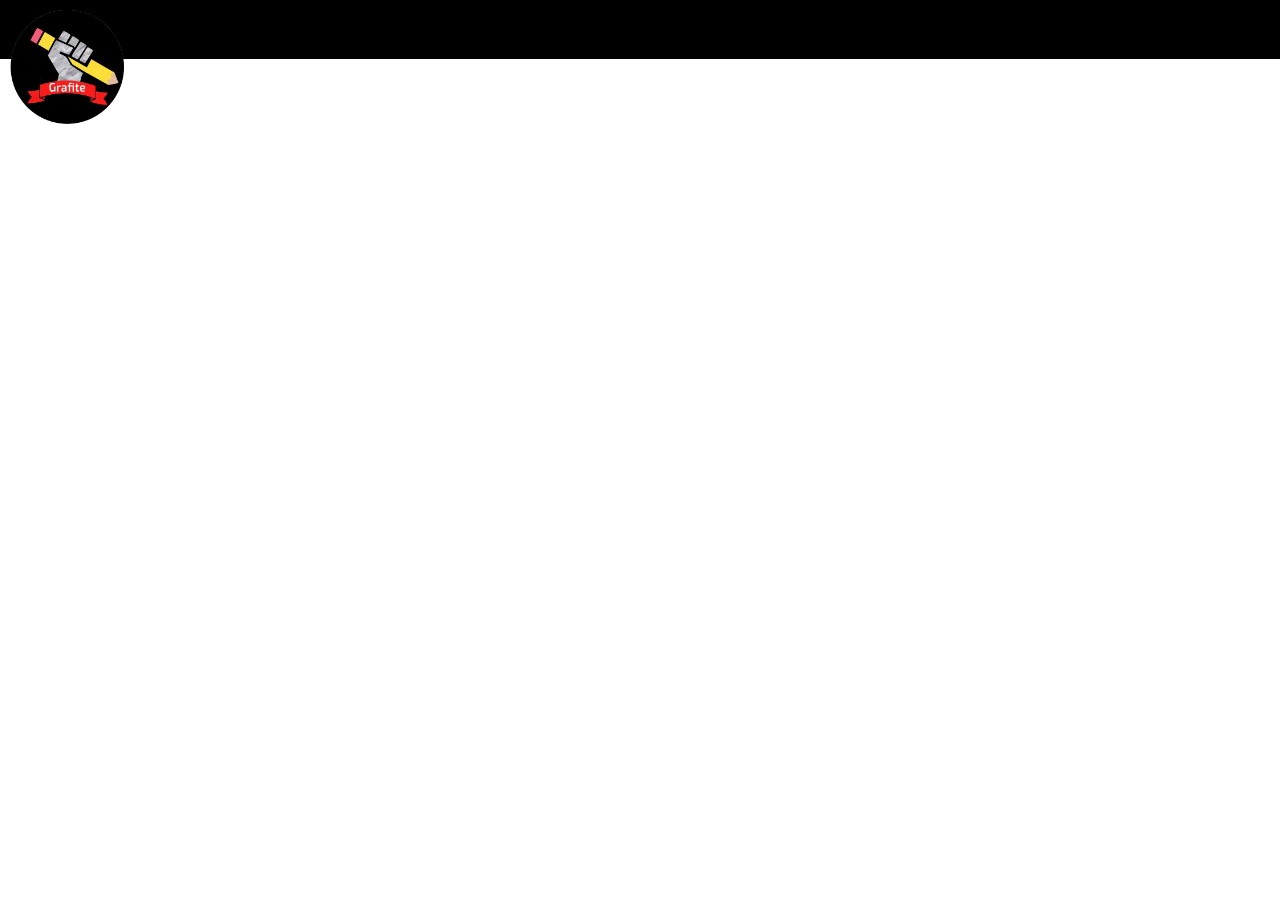
==== desktop_site/index.html @ 97d8b6c7 "initial commit - base navbar background done" ====
<!DOCTYPE html>
<html lang="en" dir="ltr">
  <head>
    <link href="./desktopStyles.css" type="text/css" rel="stylesheet">
    <link rel="shortcut icon" type="img/png" href="./images/grafite_logo_transparent.png">
    <script src="./grafitescript.js" type = text/javascript></script>
    <title>Grafite | Home</title>
    <meta charset="utf-8">
    <title>Grafite | Home</title>
  </head>
  <!-- _____________________________________VISUAL DIVIDER BETWEEN HEAD AND BODY_____________________________________ -->
  <body>
    <!--______NaViGaTiOn_BaR______-->
    <div id = "navbarWrapper">
      <img id = "navbarLogo" src="../images/grafite_logo_transparent.png" alt="Grafite company logo.">
      
    </div>
  </body>
</html>
---- desktop_site/desktopStyles.css ----
/*----------------GLOBAL CONDITIONS----------------*/
@import url('https://fonts.googleapis.com/css2?family=Poppins:wght@300&display=swap');
@import url('https://fonts.googleapis.com/css2?family=Exo+2:wght@500;700&family=Poppins:wght@300&display=swap');

* {
  margin: 0;
  padding: 0;
  font-family: Poppins;
}

html, body{
  width: 100%;
  height: 100%;
  margin: 0;
  padding: 0;
}
/*----------------GLOBAL CONDITIONS----------------*/

/*-----------------------------------------------------------------------------------------------------------------------*/

/*----------------HOMEPAGE STYLES----------------*/
#navbarWrapper {
  width: 100%;
  border: 1px solid black;
  height: 1.5cm;
  background: black;
}

#navbarLogo {
  /*border: 1px solid black;*/
  margin-top: 0.25cm;
  margin-left: 0.25cm;
  width: 3cm;
  height: 3cm;
}
/*----------------HOMEPAGE STYLES----------------*/
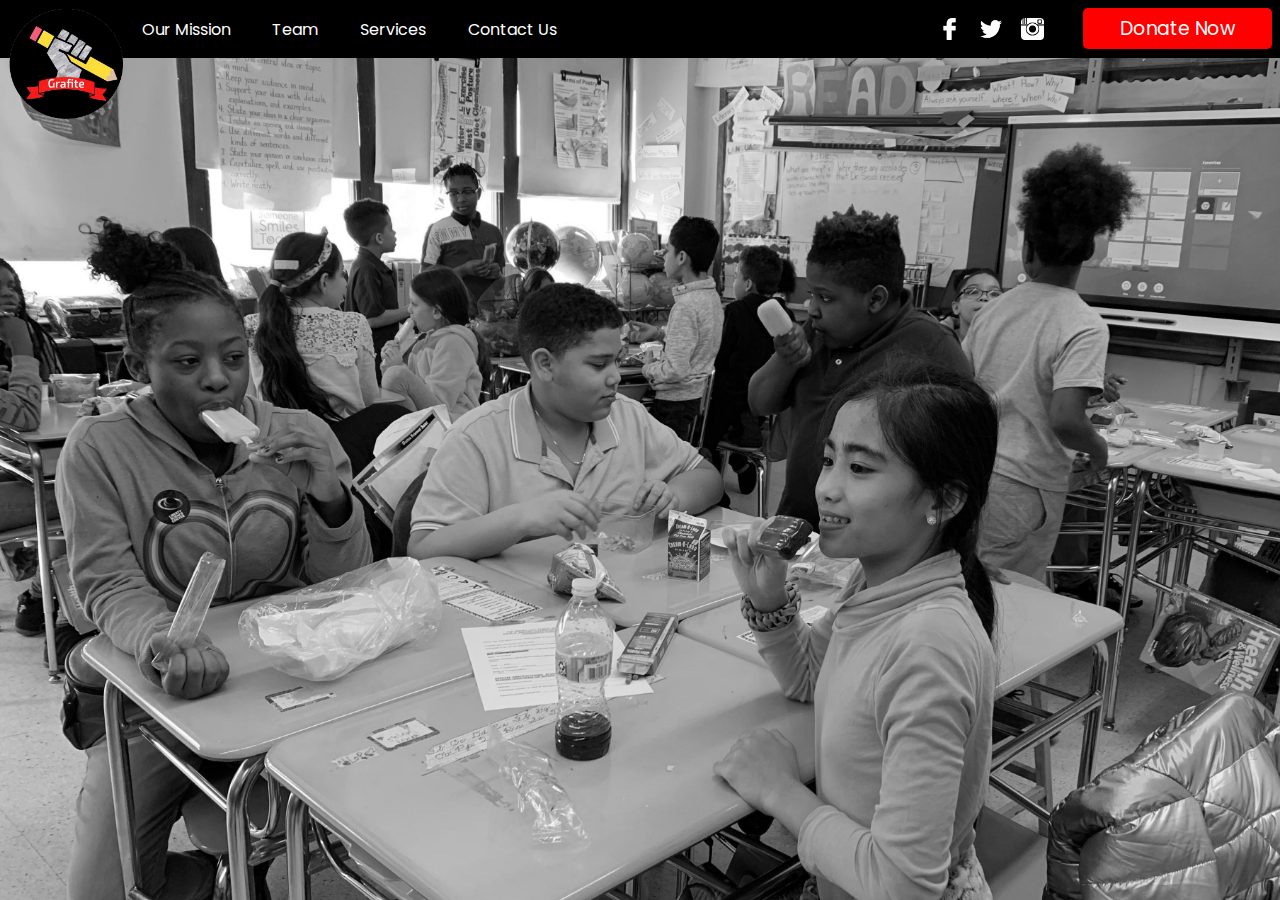
==== commit 05109e79: "checking difference between availheight and outerheight on different browsers" ====
--- a/desktop_site/index.html
+++ b/desktop_site/index.html
@@ -2,18 +2,61 @@
 <html lang="en" dir="ltr">
   <head>
     <link href="./desktopStyles.css" type="text/css" rel="stylesheet">
-    <link rel="shortcut icon" type="img/png" href="./images/grafite_logo_transparent.png">
-    <script src="./grafitescript.js" type = text/javascript></script>
+    <link rel="shortcut icon" type="img/png" href="../images/grafite_logo_transparent.png">
+    <script src="../script.js" type = text/javascript></script>
     <title>Grafite | Home</title>
     <meta charset="utf-8">
-    <title>Grafite | Home</title>
   </head>
-  <!-- _____________________________________VISUAL DIVIDER BETWEEN HEAD AND BODY_____________________________________ -->
+
+  <!-- _________________________________________________VISUAL DIVIDER BETWEEN HEAD AND BODY_________________________________________________ -->
+
   <body>
-    <!--______NaViGaTiOn_BaR______-->
+    <!--__________________________NAVIGATION BAR__________________________-->
     <div id = "navbarWrapper">
-      <img id = "navbarLogo" src="../images/grafite_logo_transparent.png" alt="Grafite company logo.">
-      
+      <!-- Grafite logo (home button) -->
+      <img id = "navbarLogo" src="../images/grafite_logo_transparent.png" alt="Grafite company logo." onclick="location.href='./index.html'">
+
+      <!--________Navigation Buttons________-->
+      <div id = "leftNavbarButtonWrapper">
+        <div class="leftNavbarButtons" onclick="location.href='./ourMission_desktop.html'">Our Mission</div>
+        <div class="leftNavbarButtons" onclick="location.href='./team_desktop.html'">Team</div>
+        <div class="leftNavbarButtons" onclick="location.href='./services_desktop.html'">Services</div>
+        <div class="leftNavbarButtons" onclick="location.href='./contactUs_desktop.html'">Contact Us</div>
+      </div>
+
+      <!--________Social Media Buttons________-->
+      <div id="navbarSocialMediaImageWrapper">
+        <img class = "navbarSocialMediaImage" src="../images/facebook_logo_white.png" alt="Facebook logo/link" onclick="window.open('https://www.facebook.com/grafiteincnonprofit/?ref=aymt_homepage_panel&eid=ARDqS3ZlgwzRStnSMiLk4TH5MrDdiy64CZj4kL4h2uJDRSh4gctGrKUJIiL4aIU3-siLzt4x4GQAhv2n', '_blank')">
+        <img class = "navbarSocialMediaImage" src="../images/twitter_logo_white.png" alt="Twitter logo/link" onclick="window.open('https://twitter.com/CompanyGrafite', '_blank')">
+        <img class = "navbarSocialMediaImage" src="../images/instagram_logo_white.png" alt="Instagram logo/link" onclick="window.open('https://www.instagram.com/grafite_inc/', '_blank')">
+      </div>
+
+      <!--________Donate Button________-->
+      <button id = "donateButton" onclick="window.open('https://gofund.me/3dde003b', '_blank')">Donate Now</button>
     </div>
+
+
+    <!--__________________________HOMEPAGE CONTENT__________________________-->
+
+    <!--________Top Homepage Image________-->
+    <div id = "homePageTopImageWrapper">
+      <img id = "homePageTopImage" src="../images/ps12_kids_colored-ConvertImage - Cropped2.jpg" alt = "PS12 Kids">
+    </div>
+
+    <!--________"See Our Past Work" Box________-->
+    <!--<div id = "homePageSeeOurPastWorkWrapper">
+      <div id = "seeOurPastWorkBox">
+        <div id = "extraSpace"></div>
+        <div id = "seeOurPastWorkText">Take a look at what we've done so far!</div>
+        <div id = "seeOurPastWorkButtonWrapper"><button id = "seeOurPastWorkButton">See our work!</button></div>
+      </div>
+    </div>-->
+
+    <!--<div id = "getInTouchWrapper">
+      <span style = "font-weight: bold;">Get in touch with us!</span>
+      <br>
+      Here at Grafite, we want to work closely with the students we help and our donors. Contact us personally if you have questions our website doesn't answer! We will be glad to answer any questions.
+    </div>-->
+
   </body>
 </html>
--- a/desktop_site/desktopStyles.css
+++ b/desktop_site/desktopStyles.css
@@ -1,4 +1,4 @@
-/*----------------GLOBAL CONDITIONS----------------*/
+/*--------------------------------GLOBAL CONDITIONS--------------------------------*/
 @import url('https://fonts.googleapis.com/css2?family=Poppins:wght@300&display=swap');
 @import url('https://fonts.googleapis.com/css2?family=Exo+2:wght@500;700&family=Poppins:wght@300&display=swap');
 
@@ -6,6 +6,7 @@
   margin: 0;
   padding: 0;
   font-family: Poppins;
+  box-sizing: border-box;
 }
 
 html, body{
@@ -14,16 +15,14 @@
   margin: 0;
   padding: 0;
 }
-/*----------------GLOBAL CONDITIONS----------------*/
-
-/*-----------------------------------------------------------------------------------------------------------------------*/
-
-/*----------------HOMEPAGE STYLES----------------*/
+
+/*--------------------------------NAVIGATION BAR--------------------------------*/
 #navbarWrapper {
-  width: 100%;
-  border: 1px solid black;
-  height: 1.5cm;
+  /*border: 1px solid black;*/
+  width: 100%;
+  height: 58px;
   background: black;
+  display: inline-flex;
 }
 
 #navbarLogo {
@@ -31,6 +30,180 @@
   margin-top: 0.25cm;
   margin-left: 0.25cm;
   width: 3cm;
-  height: 3cm;
-}
-/*----------------HOMEPAGE STYLES----------------*/
+  height: 2.9cm;
+  z-index: 10;
+}
+
+#navbarLogo:hover {
+  cursor: pointer;
+}
+
+#leftNavbarButtonWrapper {
+  /*border: 1px solid red;*/
+  border-spacing: 1cm 0;
+}
+
+.leftNavbarButtons {
+  /*border: 1px solid green;*/
+  display: inline-flex;
+  color: white;
+  height: 100%;
+  justify-content: center;
+  align-items: center;
+  margin: 0 0.25cm 0 0.25cm;
+  padding: 0 0.25cm 0 0.25cm;
+}
+
+.leftNavbarButtons:hover {
+  color: #c2c2c2;
+  cursor: pointer;
+}
+
+#donateButton {
+  position: absolute;
+  right: 2mm;
+  top: 2mm;
+  height: 1.1cm;
+  width: 5cm;
+  background: red;
+  border: none;
+  outline: none;
+  color: white;
+  font-size: 0.5cm;
+  border-radius: 5px;
+}
+
+#donateButton:hover {
+  cursor: pointer;
+}
+
+.navbarSocialMediaImage {
+  /*border: 1px solid green;*/
+  width: 0.6cm;
+  height: 0.6cm;
+  margin: 0 0.25cm 0 0.25cm;
+}
+
+#navbarSocialMediaImageWrapper {
+  /*border: 1px solid red;*/
+  height: 58px;
+  display: flex;
+  justify-content: center;
+  align-items: center;
+  position: absolute;
+  right: 6cm;
+  top: 0mm;
+}
+
+.navbarSocialMediaImage:hover {
+  cursor: pointer;
+}
+
+/*--------------------------------HOMEPAGE--------------------------------*/
+#homePageTopImageWrapper {
+  /*border: 3px solid green;*/
+  background: brown;
+  position: absolute;
+  display: flex;
+  top: 58px;
+  width: 100%;
+  /*height: calc(100% - 58px);*/
+  justify-content: center;
+  align-items: center;
+  overflow: hidden;
+}
+
+#homePageTopImage{
+  display: flex;
+  z-index: 1;
+  width: 100%;
+}
+
+#homePageSeeOurPastWorkWrapper {
+  position: absolute;
+  display: flex;
+  top: 58px;
+  width: 100%;
+  justify-content: center;
+  align-items: center;
+  overflow: hidden;
+  /*border: 3px solid blue;*/
+}
+
+#seeOurPastWorkBox {
+  display: grid;
+  grid-template-columns: 100%;
+  grid-template-rows: 20px 175px 175px;
+  background: rgba(255, 255, 255, 0.6);
+  /*border: 1px solid black;*/
+  width: 56%;
+  height: 370px;
+  z-index: 2;
+  font-size: 3.5em;
+  grid-gap: 0px;
+}
+
+#extraSpace {
+  grid-row: 1 / 1;
+  grid-column: 1 / 1;
+  /*border: 1px solid orange;*/
+}
+
+#seeOurPastWorkText {
+  display: flex;
+  text-align: center;
+  /*border: 1px solid green;*/
+  justify-content: center;
+  align-items: center;
+  grid-row: 2 / 2;
+  grid-column: 1 / 1;
+}
+
+#seeOurPastWorkButtonWrapper {
+  display: flex;
+  /*border: 1px solid red;*/
+  grid-row: 3 / 3;
+  grid-column: 1 / 1;
+  justify-content: center;
+  align-items: center;
+}
+
+#seeOurPastWorkButton {
+  width: 36%;
+  height: 80px;
+  font-size: 0.6em;
+  background-color: red;
+  border: none;
+  outline: none;
+  border-radius: 3px;
+  color: white;
+}
+
+#seeOurPastWorkButton:hover {
+  cursor: pointer;
+}
+
+#getInTouchWrapper {
+  height: 400px;
+  border: 1px solid green;
+}
+
+/*--------------------------------CONTACT US PAGE--------------------------------*/
+#contactPageNavButton {
+  background: linear-gradient(to top, white, black 10%);
+}
+
+/*--------------------------------OUR MISSION PAGE--------------------------------*/
+#missionPageNavButton {
+  background: linear-gradient(to top, white, black 10%);
+}
+
+/*--------------------------------SERVICES PAGE--------------------------------*/
+#servicesPageNavButton {
+  background: linear-gradient(to top, white, black 10%);
+}
+
+/*--------------------------------TEAM PAGE--------------------------------*/
+#teamPageNavButton {
+  background: linear-gradient(to top, white, black 10%);
+}
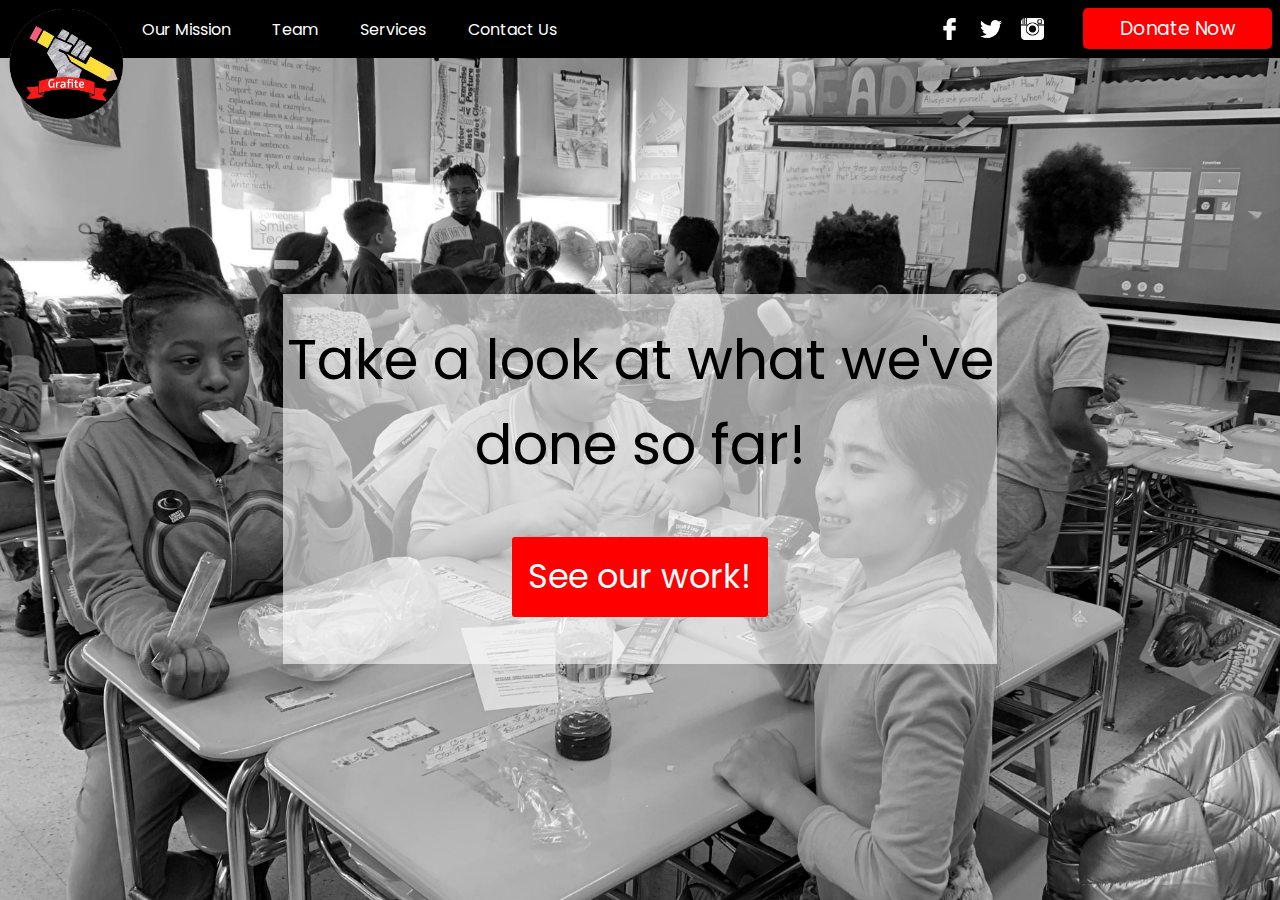
==== commit ba98b85d: "fixed" ====
--- a/desktop_site/index.html
+++ b/desktop_site/index.html
@@ -44,13 +44,13 @@
     </div>
 
     <!--________"See Our Past Work" Box________-->
-    <!--<div id = "homePageSeeOurPastWorkWrapper">
+    <div id = "homePageSeeOurPastWorkWrapper">
       <div id = "seeOurPastWorkBox">
         <div id = "extraSpace"></div>
         <div id = "seeOurPastWorkText">Take a look at what we've done so far!</div>
         <div id = "seeOurPastWorkButtonWrapper"><button id = "seeOurPastWorkButton">See our work!</button></div>
       </div>
-    </div>-->
+    </div>
 
     <!--<div id = "getInTouchWrapper">
       <span style = "font-weight: bold;">Get in touch with us!</span>
--- a/desktop_site/desktopStyles.css
+++ b/desktop_site/desktopStyles.css
@@ -2,11 +2,13 @@
 @import url('https://fonts.googleapis.com/css2?family=Poppins:wght@300&display=swap');
 @import url('https://fonts.googleapis.com/css2?family=Exo+2:wght@500;700&family=Poppins:wght@300&display=swap');
 
-* {
-  margin: 0;
-  padding: 0;
-  font-family: Poppins;
-  box-sizing: border-box;
+*, *::after, *::before {
+    margin: 0;
+    padding: 0;
+    -webkit-box-sizing: border-box;
+    -moz-box-sizing: border-box;
+    box-sizing: border-box;
+    font-family: Poppins;
 }
 
 html, body{
@@ -102,12 +104,12 @@
 /*--------------------------------HOMEPAGE--------------------------------*/
 #homePageTopImageWrapper {
   /*border: 3px solid green;*/
-  background: brown;
+  /*background: brown;*/
+  /*height: calc(100vh - 58px);*/
   position: absolute;
   display: flex;
   top: 58px;
   width: 100%;
-  /*height: calc(100% - 58px);*/
   justify-content: center;
   align-items: center;
   overflow: hidden;
@@ -127,7 +129,7 @@
   justify-content: center;
   align-items: center;
   overflow: hidden;
-  /*border: 3px solid blue;*/
+  border: 3px solid blue;
 }
 
 #seeOurPastWorkBox {
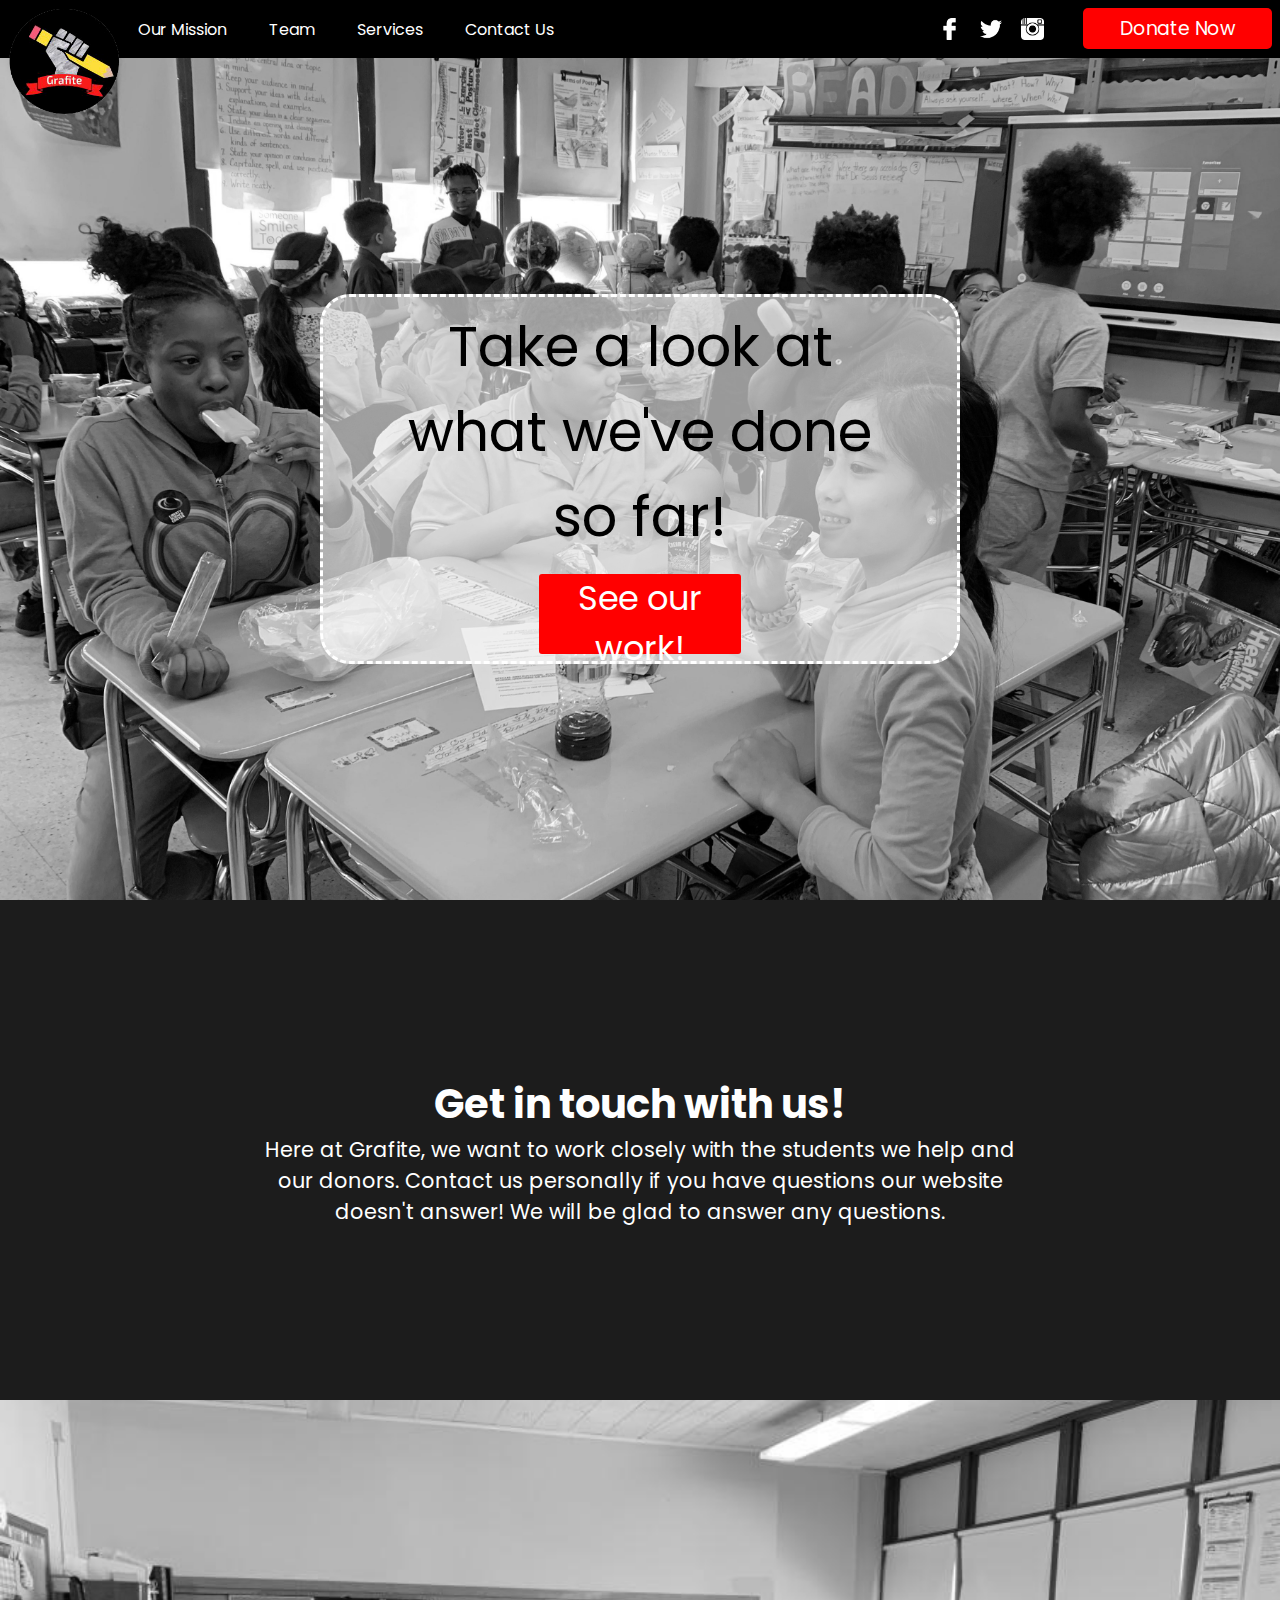
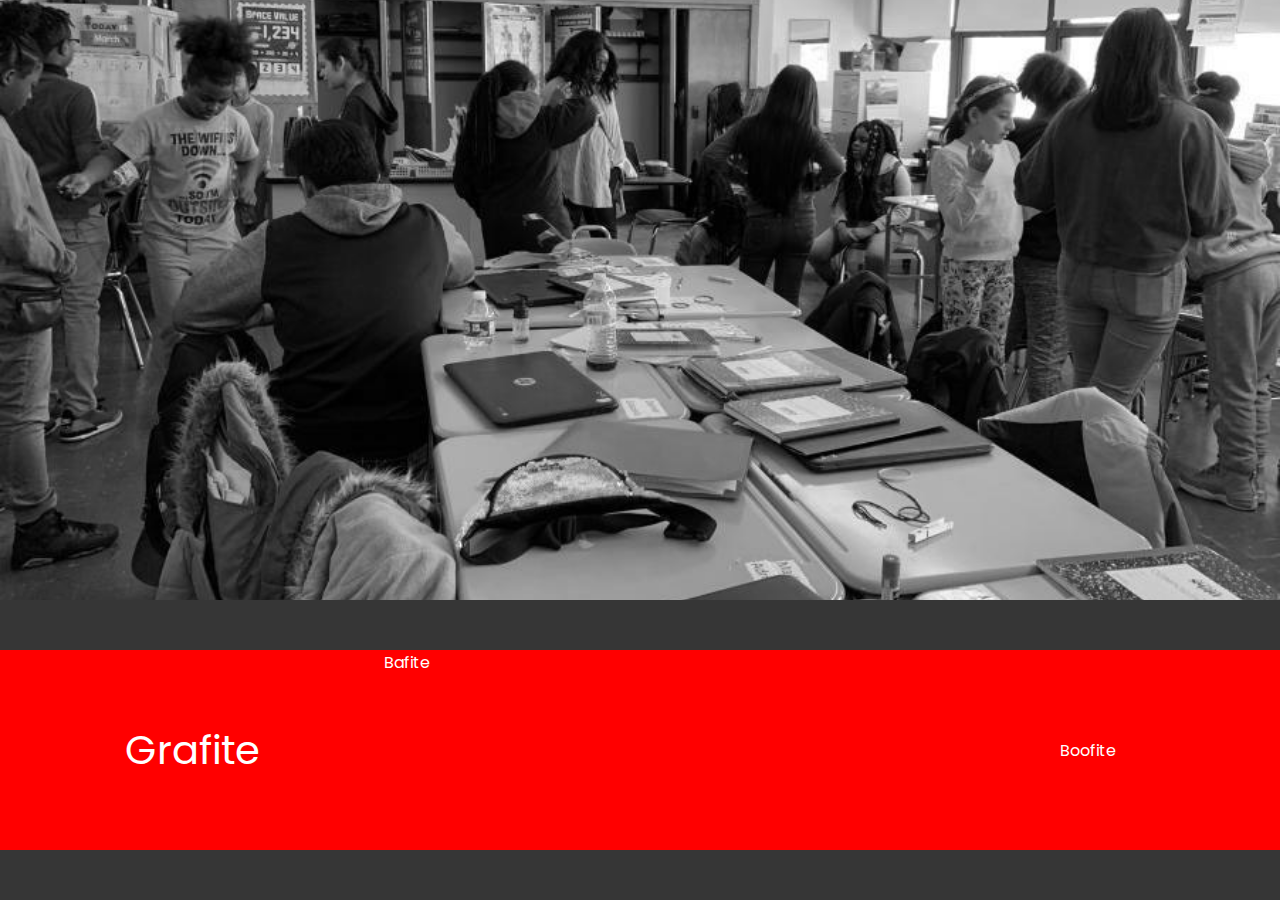
==== commit 1eca3d2b: "added footer" ====
--- a/desktop_site/index.html
+++ b/desktop_site/index.html
@@ -46,17 +46,34 @@
     <!--________"See Our Past Work" Box________-->
     <div id = "homePageSeeOurPastWorkWrapper">
       <div id = "seeOurPastWorkBox">
-        <div id = "extraSpace"></div>
         <div id = "seeOurPastWorkText">Take a look at what we've done so far!</div>
         <div id = "seeOurPastWorkButtonWrapper"><button id = "seeOurPastWorkButton">See our work!</button></div>
       </div>
     </div>
 
-    <!--<div id = "getInTouchWrapper">
-      <span style = "font-weight: bold;">Get in touch with us!</span>
-      <br>
-      Here at Grafite, we want to work closely with the students we help and our donors. Contact us personally if you have questions our website doesn't answer! We will be glad to answer any questions.
-    </div>-->
+    <!--________ Get In Touch With Us Text________-->
+    <div id = "getInTouchWrapper">
+      <div id = "getInTouchBox">
+        <div id = "getInTouchHeader">Get in touch with us!</div>
+        <div id = "getInTouchText">Here at Grafite, we want to work closely with the students we help and our donors. Contact us personally if you have questions our website doesn't answer! We will be glad to answer any questions.</div>
+      </div>
+    </div>
+
+    <!--________Bottom Homepage Image________-->
+    <div id = "homePageBottomImageWrapper">
+      <img id = "homePageBottomImage" src = "../images/ps12_kids_doing_things-ConvertImage.jpg">
+    </div>
+
+    <!--________Footer________-->
+    <div id = "footerWrapper">
+      <div id = "footerContent">
+        <div id = "footerLogos">
+          <div id = "footerGrafiteText">Grafite</div>
+        </div><!--
+        --><div id = "footerSpace">Bafite</div><!--
+        --><div id = "footerLinks">Boofite</div>
+      </div>
+    </div>
 
   </body>
 </html>
--- a/desktop_site/desktopStyles.css
+++ b/desktop_site/desktopStyles.css
@@ -5,8 +5,8 @@
 *, *::after, *::before {
     margin: 0;
     padding: 0;
-    -webkit-box-sizing: border-box;
-    -moz-box-sizing: border-box;
+    /*-webkit-box-sizing: border-box;
+    -moz-box-sizing: border-box;*/
     box-sizing: border-box;
     font-family: Poppins;
 }
@@ -24,15 +24,15 @@
   width: 100%;
   height: 58px;
   background: black;
-  display: inline-flex;
+  display: flex;
 }
 
 #navbarLogo {
   /*border: 1px solid black;*/
   margin-top: 0.25cm;
   margin-left: 0.25cm;
-  width: 3cm;
-  height: 2.9cm;
+  width: 110px;
+  height: 105px;
   z-index: 10;
 }
 
@@ -129,26 +129,24 @@
   justify-content: center;
   align-items: center;
   overflow: hidden;
-  border: 3px solid blue;
+  /*border: 3px solid blue;*/
 }
 
 #seeOurPastWorkBox {
   display: grid;
-  grid-template-columns: 100%;
-  grid-template-rows: 20px 175px 175px;
+  /*grid-template-columns: 100%;
+  grid-template-rows: 20px 175px 175px;*/
   background: rgba(255, 255, 255, 0.6);
   /*border: 1px solid black;*/
-  width: 56%;
+  width: 50%;
+  padding-left: 5%;
+  padding-right: 5%;
   height: 370px;
   z-index: 2;
   font-size: 3.5em;
   grid-gap: 0px;
-}
-
-#extraSpace {
-  grid-row: 1 / 1;
-  grid-column: 1 / 1;
-  /*border: 1px solid orange;*/
+  border: 3px dashed white;
+  border-radius: 30px;
 }
 
 #seeOurPastWorkText {
@@ -157,21 +155,21 @@
   /*border: 1px solid green;*/
   justify-content: center;
   align-items: center;
-  grid-row: 2 / 2;
-  grid-column: 1 / 1;
+  /*grid-row: 2 / 2;
+  grid-column: 1 / 1;*/
 }
 
 #seeOurPastWorkButtonWrapper {
   display: flex;
   /*border: 1px solid red;*/
-  grid-row: 3 / 3;
-  grid-column: 1 / 1;
+  /*grid-row: 3 / 3;
+  grid-column: 1 / 1;*/
   justify-content: center;
   align-items: center;
 }
 
 #seeOurPastWorkButton {
-  width: 36%;
+  width: 40%;
   height: 80px;
   font-size: 0.6em;
   background-color: red;
@@ -186,10 +184,42 @@
 }
 
 #getInTouchWrapper {
-  height: 400px;
-  border: 1px solid green;
-}
-
+  height: 500px;
+  /*border: 1px solid green;*/
+  display: flex;
+  justify-content: center;
+  align-items: center;
+  padding: 0 20% 0 20%;
+  background: #1c1c1c;
+  color: white;
+}
+
+#getInTouchBox {
+  /*border: 1px solid red;*/
+}
+
+#getInTouchHeader {
+  font-size: 2.5em;
+  font-weight: bold;
+  text-align: center;
+}
+
+#getInTouchText {
+  font-size: 1.3em;
+  text-align: center;
+}
+
+#homePageBottomImageWrapper {
+  height: 800px;
+  overflow: hidden;
+  display: flex;
+  justify-content: center;
+  align-items: center;
+}
+
+#homePageBottomImage {
+  width: 100%;
+}
 /*--------------------------------CONTACT US PAGE--------------------------------*/
 #contactPageNavButton {
   background: linear-gradient(to top, white, black 10%);
@@ -209,3 +239,47 @@
 #teamPageNavButton {
   background: linear-gradient(to top, white, black 10%);
 }
+
+/*--------------------------------FOOTER--------------------------------*/
+#footerWrapper {
+  background: #363636;
+  color: white;
+  height: 300px;
+  width: 100%;
+  display: flex;
+  justify-content: center;
+  align-items: center;
+}
+
+#footerContent {
+  height: 200px;
+  background: red;
+  width: 100%;
+  display: flex;
+  justify-content: center;
+  align-items: center;
+}
+
+#footerLogos {
+  display: inline-flex;
+  width: 30%;
+  height: 100%;
+  justify-content: center;
+  align-items: center;
+  font-family: "Exo 2";
+  font-size: 2.5em;
+}
+
+#footerSpace {
+  display: inline-flex;
+  width: 40%;
+  height: 100%;
+}
+
+#footerLinks {
+  display: inline-flex;
+  width: 30%;
+  height: 100%;
+  justify-content: center;
+  align-items: center;
+}
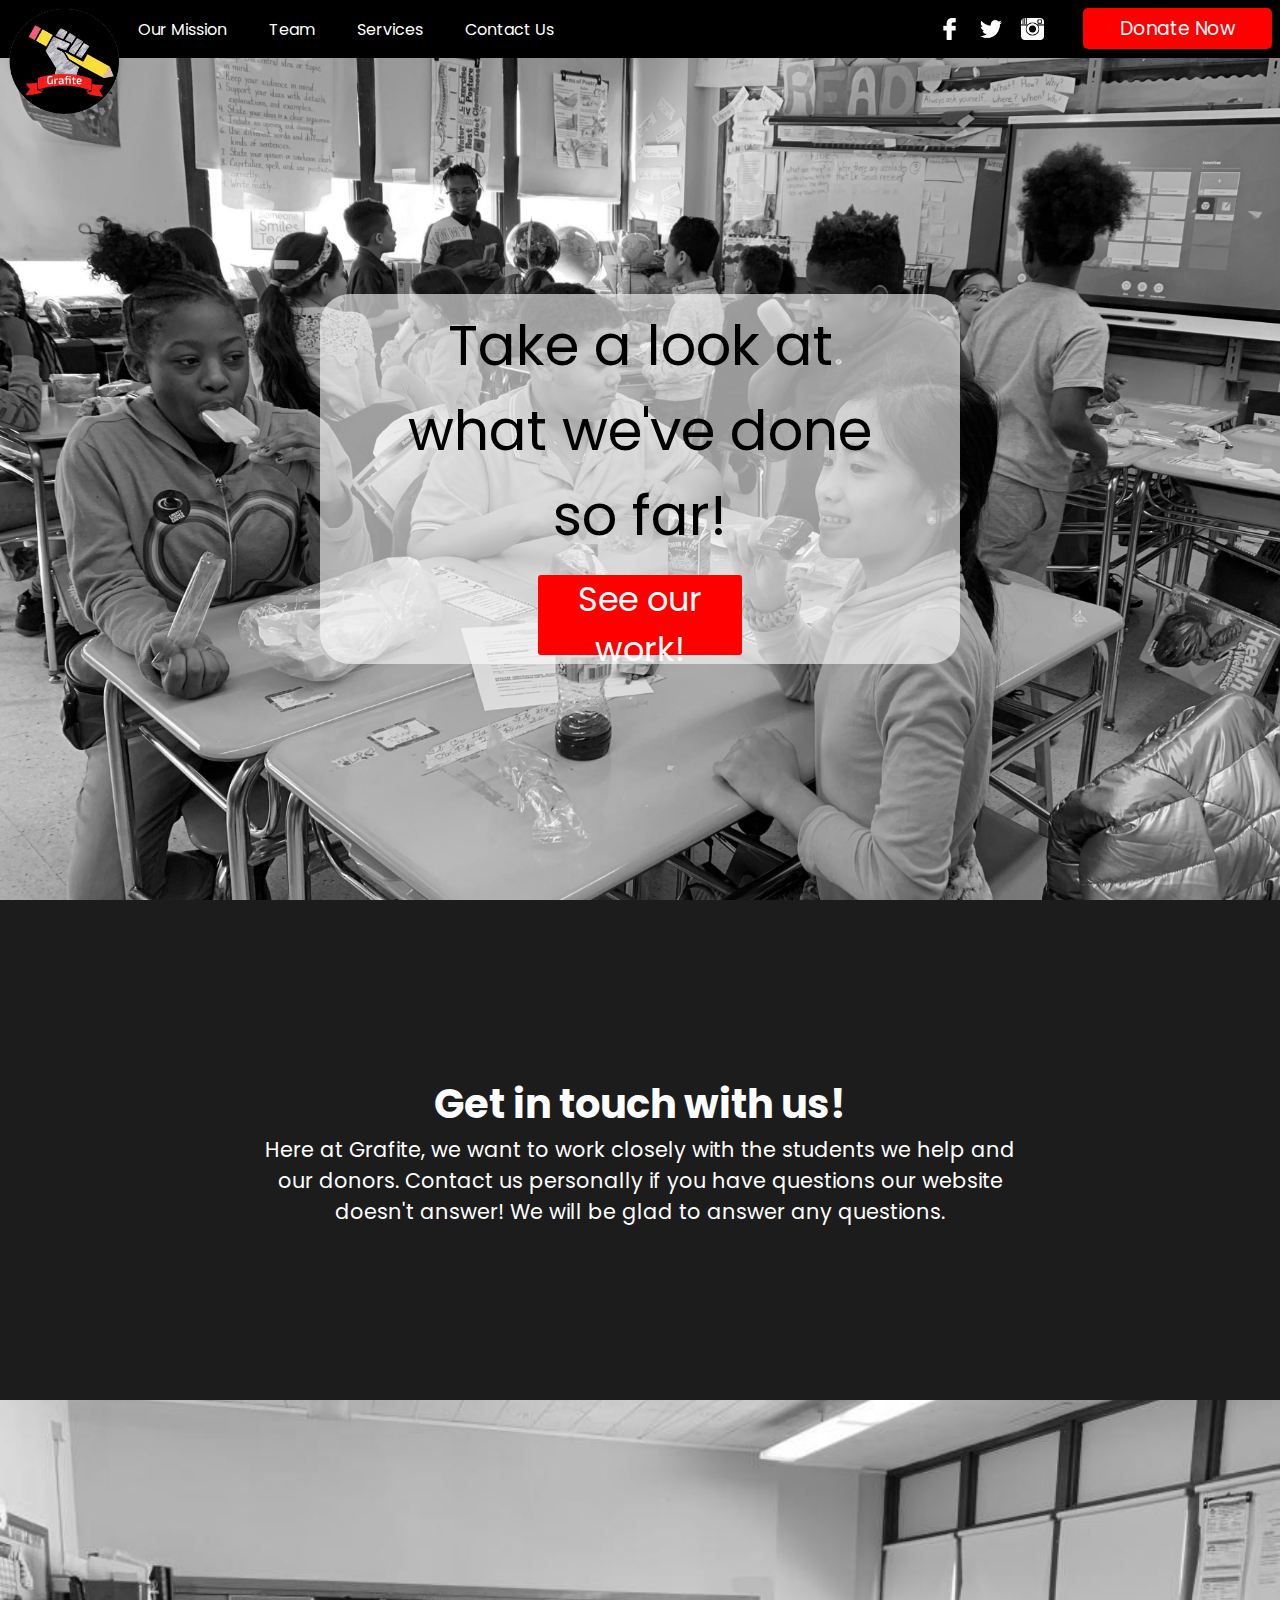
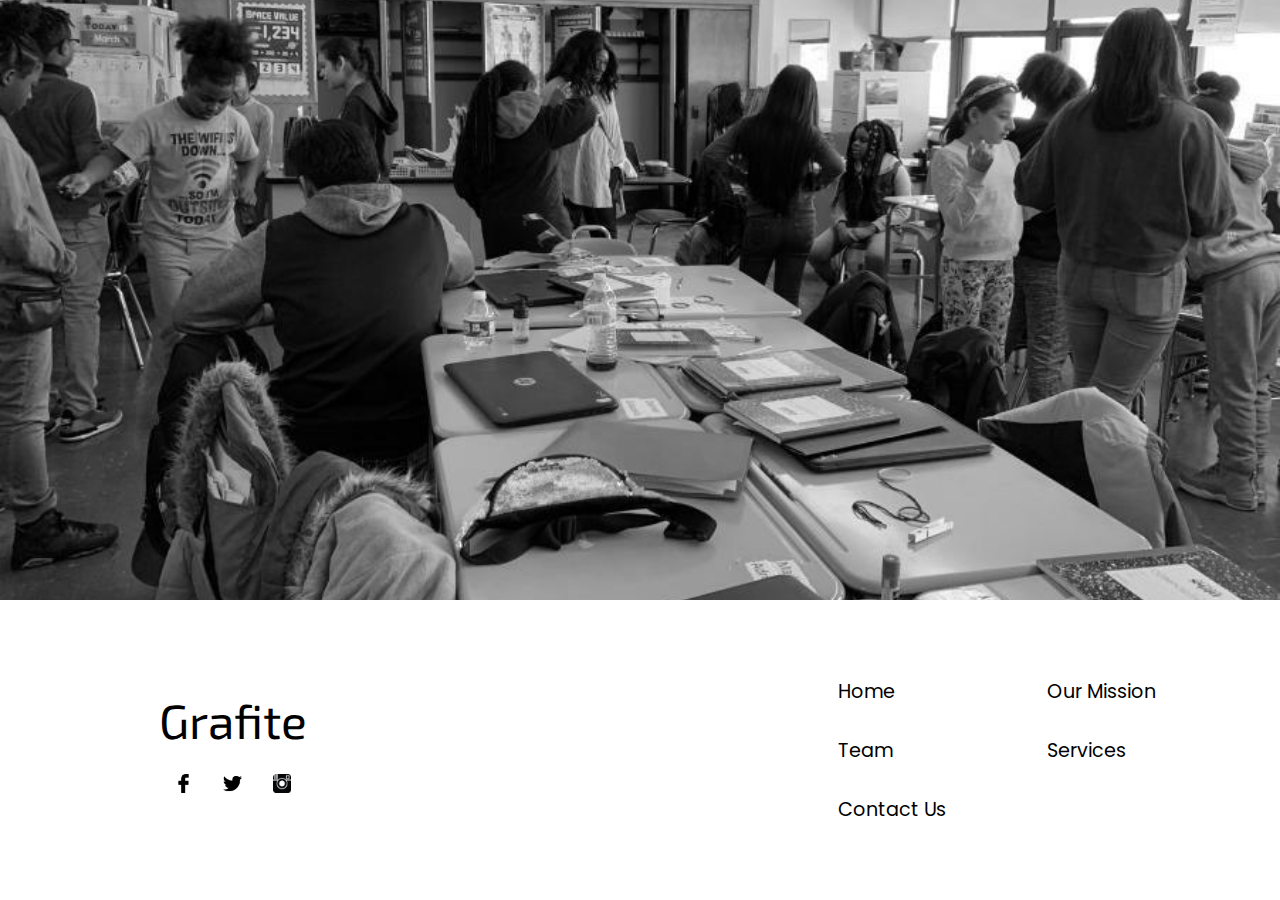
==== commit 13c258dc: "finished footer" ====
--- a/desktop_site/index.html
+++ b/desktop_site/index.html
@@ -68,10 +68,25 @@
     <div id = "footerWrapper">
       <div id = "footerContent">
         <div id = "footerLogos">
-          <div id = "footerGrafiteText">Grafite</div>
+          <div id = "footerLogosWrapper">
+            <div id = "footerGrafiteText">Grafite</div>
+            <div class = "footerSocialLogo" id = "footerFacebookLogoWrapper" onclick="window.open('https://www.facebook.com/grafiteincnonprofit/?ref=aymt_homepage_panel&eid=ARDqS3ZlgwzRStnSMiLk4TH5MrDdiy64CZj4kL4h2uJDRSh4gctGrKUJIiL4aIU3-siLzt4x4GQAhv2n', '_blank')"><img id = "footerFacebookLogo" src = "../images/facebook_logo.png"></div>
+            <div class = "footerSocialLogo" id = "footerTwitterLogoWrapper" onclick="window.open('https://twitter.com/CompanyGrafite', '_blank')"><img id = "footerTwitterLogo" src = "../images/twitter_logo.png"></div>
+            <div class = "footerSocialLogo" id = "footerInstagramLogoWrapper" onclick="window.open('https://www.instagram.com/grafite_inc/', '_blank')"><img id = "footerInstagramLogo" src = "../images/instagram_logo.png"></div>
+
+          </div>
         </div><!--
-        --><div id = "footerSpace">Bafite</div><!--
-        --><div id = "footerLinks">Boofite</div>
+        --><div id = "footerSpace"></div><!--
+        --><div id = "footerLinks">
+             <div id = "footerLinksWrapper">
+               <div class = "footerLink" onclick="location.href='./index.html'">Home</div>
+               <div class = "footerLink" onclick="location.href='./ourMission_desktop.html'">Our Mission</div>
+               <div class = "footerLink" onclick="location.href='./team_desktop.html'">Team</div>
+               <div class = "footerLink" onclick="location.href='./services_desktop.html'">Services</div>
+               <div class = "footerLink" onclick="location.href='./contactUs_desktop.html'">Contact Us</div>
+               <div class = "footerLink"></div>
+             </div>
+           </div>
       </div>
     </div>
 
--- a/desktop_site/desktopStyles.css
+++ b/desktop_site/desktopStyles.css
@@ -143,9 +143,9 @@
   padding-right: 5%;
   height: 370px;
   z-index: 2;
-  font-size: 3.5em;
+  font-size: 350%;
   grid-gap: 0px;
-  border: 3px dashed white;
+  /*border: 3px dashed white;*/
   border-radius: 30px;
 }
 
@@ -242,8 +242,8 @@
 
 /*--------------------------------FOOTER--------------------------------*/
 #footerWrapper {
-  background: #363636;
-  color: white;
+  background: white;
+  color: black;
   height: 300px;
   width: 100%;
   display: flex;
@@ -253,7 +253,7 @@
 
 #footerContent {
   height: 200px;
-  background: red;
+  /*background: red;*/
   width: 100%;
   display: flex;
   justify-content: center;
@@ -261,25 +261,76 @@
 }
 
 #footerLogos {
+  display: flex;
+  width: 40%;
+  height: 100%;
+  justify-content: center;
+  align-items: center;
+  font-size: 2.5em;
+}
+
+#footerLogosWrapper {
+  display: grid;
+  grid-template-columns: 33.3% 33.3% 33.4%;
+}
+
+#footerGrafiteText{
+  display: flex;
+  font-family: "Exo 2";
+  font-size: 1.2em;
+  grid-column: 1 / 4;
+}
+
+#footerFacebookLogo {
+  width: 0.5cm;
+}
+
+#footerInstagramLogo {
+  width: 0.5cm;
+}
+
+#footerTwitterLogo {
+  width: 0.5cm;
+}
+
+.footerSocialLogo {
+  text-align: center;
+}
+
+.footerSocialLogo:hover {
+  cursor: pointer;
+}
+
+#footerSpace {
   display: inline-flex;
   width: 30%;
   height: 100%;
-  justify-content: center;
-  align-items: center;
-  font-family: "Exo 2";
-  font-size: 2.5em;
-}
-
-#footerSpace {
-  display: inline-flex;
+}
+
+#footerLinks {
+  display: flex;
   width: 40%;
   height: 100%;
-}
-
-#footerLinks {
-  display: inline-flex;
-  width: 30%;
-  height: 100%;
-  justify-content: center;
-  align-items: center;
-}
+  justify-content: center;
+  align-items: center;
+}
+
+#footerLinksWrapper {
+  display: grid;
+  grid-template-columns: 50% 50%;
+  width: 90%;
+  grid-row-gap: 30px;
+}
+
+.footerLink {
+  font-size: 1.2em;
+}
+
+.footerLink:hover {
+  cursor: pointer;
+  text-decoration: underline;
+}
+
+.footerLink:active {
+  color: grey;
+}
